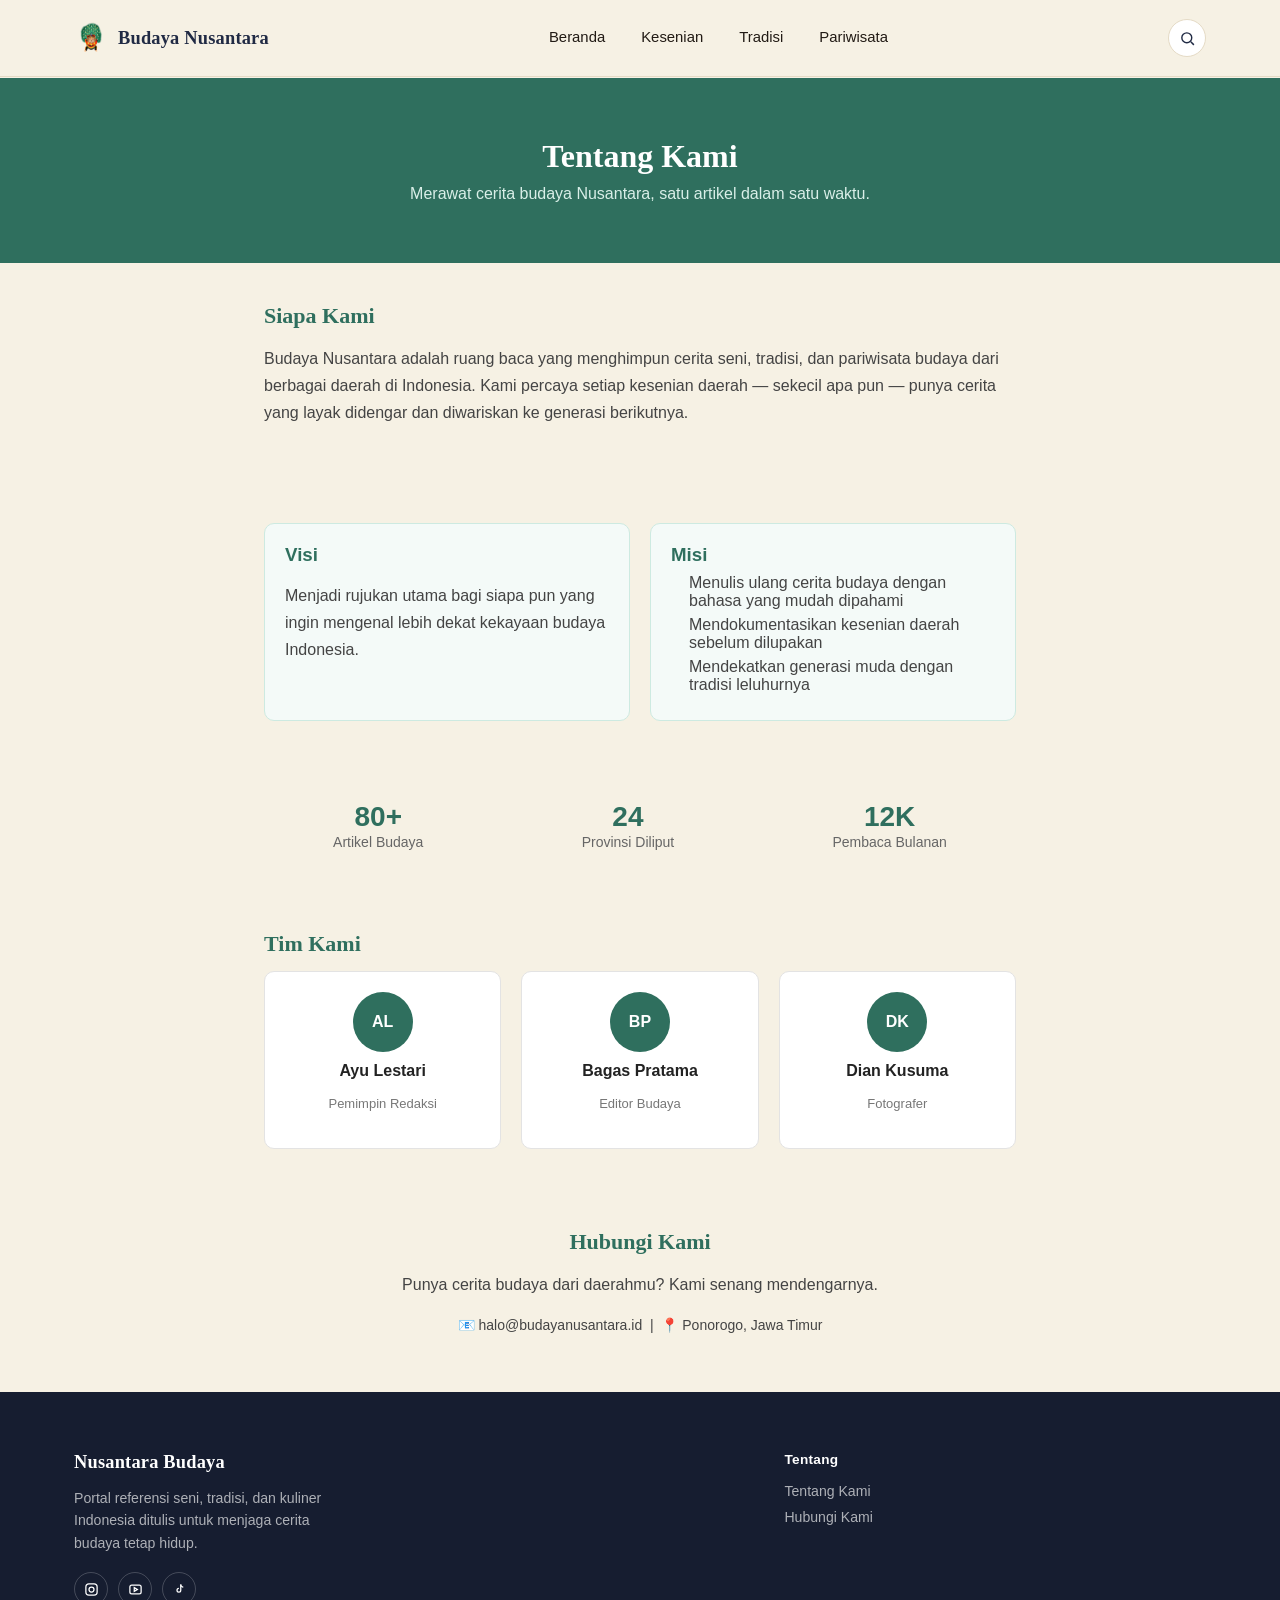
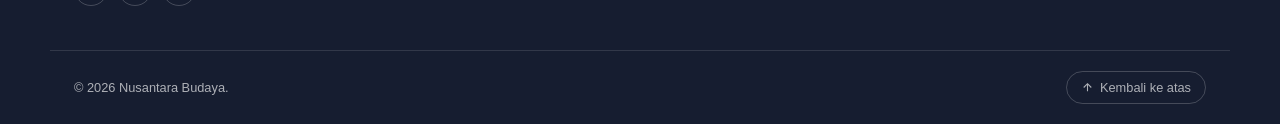
==== aboutus/index.html @ 47a8ca08 "first commit" ====
<!DOCTYPE html>
<html lang="id">
<head>
    <meta charset="UTF-8">
    <meta name="viewport" content="width=device-width, initial-scale=1.0">
    <title>Tentang Kami — Budaya Nusantara</title>
    <meta name="description" content="Mengenal Budaya Nusantara: siapa kami, visi dan misi, serta tim di balik portal budaya ini.">

<link rel="stylesheet" href="../style/style.css">
<link rel="stylesheet" href="../style/about.css">
</head>
<body>
    <header class="site-header" id="siteHeader">
  <div class="wrap header-inner">
    <a class="brand" href="index.html">
      <img class="brand-mark" src="../img/logoreog.png" alt="Logo Budaya Nusantara" width="34" height="34">
      <span class="brand-name">Budaya Nusantara</span>
    </a>

    <nav class="nav-desktop" aria-label="Navigasi utama">
      <a href="../beranda/index.html">Beranda</a>
      <a href="../kesenian/index.html">Kesenian</a>
      <a href="../tradisi/index.html">Tradisi</a>
      <a href="../pariwisata/index.html">Pariwisata</a>
    </nav>

    <div class="header-actions">
      <button class="icon-btn" id="searchToggle" aria-label="Buka pencarian" aria-expanded="false">
        <svg viewBox="0 0 24 24" fill="none" stroke-width="2"><circle cx="11" cy="11" r="7"/><path d="M21 21l-4.3-4.3"/></svg>
      </button>
      <button class="icon-btn nav-toggle" id="navToggle" aria-label="Buka menu" aria-expanded="false">
        <svg viewBox="0 0 24 24" fill="none" stroke-width="2"><path d="M4 6h16M4 12h16M4 18h16"/></svg>
      </button>
    </div>
  </div>

  <div class="search-panel" id="searchPanel">
    <form onsubmit="return false;">
      <input type="text" placeholder="Cari artikel budaya…" aria-label="Cari artikel">
      <button type="submit">Cari</button>
    </form>
  </div>
</header>

<nav class="nav-mobile" id="navMobile" aria-label="Navigasi mobile">
  <a href="../beranda/index.html">Beranda</a>
  <a href="../kesenian/index.html">Kesenian</a>
  <a href="../tradisi/index.html">Tradisi</a>
  <a href="../pariwisata/index.html">Pariwisata</a>
</nav>

<main id="top">

  <!-- Hero khusus halaman About, gaya beda dari hero foto di halaman artikel -->
  <section class="about-hero">
    <h1>Tentang Kami</h1>
    <p>Merawat cerita budaya Nusantara, satu artikel dalam satu waktu.</p>
  </section>

  <section class="about-section">
    <h2>Siapa Kami</h2>
    <p>Budaya Nusantara adalah ruang baca yang menghimpun cerita seni, tradisi, dan pariwisata budaya dari berbagai daerah di Indonesia. Kami percaya setiap kesenian daerah — sekecil apa pun — punya cerita yang layak didengar dan diwariskan ke generasi berikutnya.</p>
  </section>

  <section class="about-section">
    <div class="vm-grid">
      <div class="vm-card">
        <h3>Visi</h3>
        <p>Menjadi rujukan utama bagi siapa pun yang ingin mengenal lebih dekat kekayaan budaya Indonesia.</p>
      </div>
      <div class="vm-card">
        <h3>Misi</h3>
        <ul>
          <li>Menulis ulang cerita budaya dengan bahasa yang mudah dipahami</li>
          <li>Mendokumentasikan kesenian daerah sebelum dilupakan</li>
          <li>Mendekatkan generasi muda dengan tradisi leluhurnya</li>
        </ul>
      </div>
    </div>
  </section>

  <section class="about-section">
    <div class="stat-row">
      <div class="stat">
        <span class="stat-number">80+</span>
        <span class="stat-label">Artikel Budaya</span>
      </div>
      <div class="stat">
        <span class="stat-number">24</span>
        <span class="stat-label">Provinsi Diliput</span>
      </div>
      <div class="stat">
        <span class="stat-number">12K</span>
        <span class="stat-label">Pembaca Bulanan</span>
      </div>
    </div>
  </section>

  <section class="about-section">
    <h2>Tim Kami</h2>
    <div class="team-grid">
      <div class="team-card">
        <div class="avatar">AL</div>
        <h4>Ayu Lestari</h4>
        <p>Pemimpin Redaksi</p>
      </div>
      <div class="team-card">
        <div class="avatar">BP</div>
        <h4>Bagas Pratama</h4>
        <p>Editor Budaya</p>
      </div>
      <div class="team-card">
        <div class="avatar">DK</div>
        <h4>Dian Kusuma</h4>
        <p>Fotografer</p>
      </div>
    </div>
  </section>

  <section class="about-section contact-section">
    <h2>Hubungi Kami</h2>
    <p>Punya cerita budaya dari daerahmu? Kami senang mendengarnya.</p>
    <p class="contact-info">📧 halo@budayanusantara.id &nbsp;|&nbsp; 📍 Ponorogo, Jawa Timur</p>
  </section>

</main>

<footer class="site-footer">
  <div class="wrap footer-grid">
    <div class="footer-brand">
      <span class="brand-name" style="color:#fff;">Nusantara Budaya</span>
      <p>Portal referensi seni, tradisi, dan kuliner Indonesia ditulis untuk menjaga cerita budaya tetap hidup.</p>
      <div class="social-row">
        <a href="#" aria-label="Instagram"><svg viewBox="0 0 24 24" fill="none" stroke-width="2"><rect x="3" y="3" width="18" height="18" rx="5"/><circle cx="12" cy="12" r="4"/></svg></a>
        <a href="#" aria-label="YouTube"><svg viewBox="0 0 24 24" fill="none" stroke-width="2"><rect x="3" y="5" width="18" height="14" rx="3"/><path d="M10 9l5 3-5 3z"/></svg></a>
        <a href="#" aria-label="TikTok"><svg viewBox="0 0 24 24" fill="none" stroke-width="2"><path d="M14 4v9a3 3 0 1 1-3-3"/><path d="M14 4c0 2 2 4 4 4"/></svg></a>
      </div>
    </div>
    <div>
      <h5>Tentang</h5>
      <ul>
        <li><a href="../aboutus/index.html">Tentang Kami</a></li>
        <li><a href="../contact/index.html">Hubungi Kami</a></li>
      </ul>
    </div>
  </div>
  <div class="footer-bottom">
    <span>© 2026 Nusantara Budaya.</span>
    <a class="back-top" href="#top">
      <svg viewBox="0 0 24 24" fill="none" stroke-width="2"><path d="M12 19V5M5 12l7-7 7 7"/></svg>
      Kembali ke atas
    </a>
  </div>
</footer>

<div class="toast" id="toast">Tautan disalin!</div>

<script src="../script.js"></script>
</body>
</html>
---- style/style.css ----
:root{
  --bg:        #F6F1E4;
  --surface:   #FFFFFF;
  --ink:       #221B15;
  --ink-soft:  #6B5D4E;
  --indigo:    #202A44;
  --indigo-2:  #161D30;
  --brass:     #B8863E;
  --brass-lt:  #E7C98B;
  --brick:     #93412E;
  --line:      #E5DBC6;
  --radius:    6px;
  --radius-pill: 999px;
  --shadow:    0 14px 34px rgba(34,27,20,.12);
  --font-serif:'Lora', Georgia, 'Times New Roman', serif;
  --font-sans: 'Work Sans', -apple-system, BlinkMacSystemFont, 'Segoe UI', sans-serif;
  --maxw: 1180px;
}

/* ---- 2. RESET DASAR ---- */
*,*::before,*::after{ box-sizing:border-box; }
html{ scroll-behavior:smooth; }
body{
  margin:0;
  background:var(--bg);
  color:var(--ink);
  font-family:var(--font-sans);
  -webkit-font-smoothing:antialiased;
}
img{ max-width:100%; display:block; }
a{ color:inherit; text-decoration:none; }
ul{ list-style:none; margin:0; padding:0; }
button{ font-family:inherit; cursor:pointer; }
.wrap{ max-width:var(--maxw); margin:0 auto; padding:0 24px; }
:focus-visible{ outline:3px solid var(--brass); outline-offset:2px; }

/* ---- 3. HEADER / NAVIGASI ---- */
.site-header{
  position:sticky; top:0; z-index:50;
  background:var(--bg);
  border-bottom:1px solid transparent;
  transition:box-shadow .25s ease, border-color .25s ease;
}
.site-header.is-scrolled{
  box-shadow:0 6px 18px rgba(34,27,20,.08);
  border-bottom-color:var(--line);
}
.header-inner{
  display:flex; align-items:center; justify-content:space-between;
  height:76px;
}
.brand{ display:flex; align-items:center; gap:10px; }
.brand-mark{
  width:34px; height:34px; flex:none;
  border-radius:8px; object-fit:cover;
}
.brand-name{
  font-family:var(--font-serif); font-weight:600; font-size:1.15rem;
  color:var(--indigo); letter-spacing:.2px;
}
.nav-desktop{ display:flex; align-items:center; gap:32px; }
.nav-desktop a{
  font-size:.93rem; font-weight:500; color:var(--ink);
  padding:8px 2px; border-bottom:2px solid transparent;
  transition:color .2s, border-color .2s;
}
.nav-desktop a:hover{ color:var(--brick); border-color:var(--brass); }
.nav-desktop a.is-active{ color:var(--brick); border-color:var(--brick); font-weight:600; }
.header-actions{ display:flex; align-items:center; gap:14px; }
.icon-btn{
  width:38px; height:38px; border-radius:50%;
  border:1px solid var(--line); background:var(--surface);
  display:flex; align-items:center; justify-content:center;
  transition:border-color .2s, background .2s;
}
.icon-btn:hover{ border-color:var(--brass); }
.icon-btn svg{ width:17px; height:17px; stroke:var(--indigo); }
.nav-toggle{ display:none; }

.search-panel{
  max-height:0; overflow:hidden; background:var(--surface);
  border-bottom:1px solid var(--line);
  transition:max-height .3s ease;
}
.search-panel.is-open{ max-height:90px; }
.search-panel form{
  display:flex; gap:10px; padding:18px 24px; max-width:var(--maxw); margin:0 auto;
}
.search-panel input{
  flex:1; border:1px solid var(--line); border-radius:var(--radius);
  padding:10px 14px; font-family:var(--font-sans); font-size:.95rem;
}
.search-panel button{
  background:var(--indigo); color:#fff; border:none; border-radius:var(--radius);
  padding:0 20px; font-weight:600; font-size:.9rem;
}

.nav-mobile{
  display:none; position:fixed; inset:76px 0 0 0; z-index:49;
  background:var(--bg); padding:28px 24px; overflow-y:auto;
  transform:translateY(-12px); opacity:0; pointer-events:none;
  transition:opacity .2s ease, transform .2s ease;
}
.nav-mobile.is-open{ opacity:1; transform:translateY(0); pointer-events:auto; }
.nav-mobile a{
  display:block; font-family:var(--font-serif); font-size:1.4rem;
  padding:14px 0; border-bottom:1px solid var(--line); color:var(--indigo);
}
.nav-mobile a.is-active{ color:var(--brick); }

@media (max-width:860px){
  .nav-desktop{ display:none; }
  .nav-toggle{ display:flex; }
  .nav-mobile{ display:block; }
}

/* ---- 4. HERO + KARTU JUDUL ARTIKEL ---- */
.hero{ padding-top:28px; }
.hero-media{
  border-radius:var(--radius); overflow:hidden; position:relative;
  aspect-ratio:16/7; background:var(--indigo);
}
.hero-media img{ width:100%; height:100%; object-fit:cover; }
.hero-credit{
  position:absolute; right:14px; bottom:14px;
  background:rgba(22,17,12,.55); color:#fff; font-size:.72rem;
  padding:4px 10px; border-radius:var(--radius-pill);
}

.article-card{
  background:var(--surface); box-shadow:var(--shadow); border-radius:var(--radius);
  margin:-64px 32px 0; position:relative; z-index:2;
  padding:34px 38px 30px;
}
.category-badge{
  display:inline-block; background:var(--brick); color:#fff;
  font-size:.75rem; font-weight:600; letter-spacing:.3px;
  padding:6px 14px; border-radius:var(--radius-pill);
}
.article-title{
  font-family:var(--font-serif); font-weight:600; color:var(--indigo);
  font-size:clamp(1.7rem, 3.4vw, 2.6rem); line-height:1.15;
  margin:16px 0 12px;
}
.article-excerpt{
  font-family:var(--font-serif); font-style:italic; color:var(--ink-soft);
  font-size:1.08rem; line-height:1.6; max-width:62ch; margin:0 0 20px;
}
.article-meta{
  display:flex; flex-wrap:wrap; gap:18px; align-items:center;
  color:var(--ink-soft); font-size:.85rem; padding-top:18px;
  border-top:1px solid var(--line);
}
.article-meta span{ display:flex; align-items:center; gap:6px; }
.article-meta svg{ width:15px; height:15px; stroke:var(--brass); }

.share-row{ display:flex; gap:10px; margin-left:auto; }
.share-row button{
  width:36px; height:36px; border-radius:50%; border:1px solid var(--line);
  background:var(--surface); display:flex; align-items:center; justify-content:center;
  transition:border-color .2s, transform .15s;
}
.share-row button:hover{ border-color:var(--brass); transform:translateY(-2px); }
.share-row svg{ width:15px; height:15px; stroke:var(--indigo); }
.icon-share{ width:20px; height:20px; object-fit:contain; border-radius:50%; }
.toast{
  position:fixed; left:50%; bottom:28px; transform:translate(-50%,16px);
  background:var(--indigo); color:#fff; padding:10px 20px; border-radius:var(--radius-pill);
  font-size:.85rem; opacity:0; pointer-events:none; transition:opacity .25s, transform .25s; z-index:99;
  max-width:86vw; text-align:center;
}
.toast.is-visible{ opacity:1; transform:translate(-50%,0); }

@media (max-width:640px){
  .article-card{ margin:-40px 14px 0; padding:24px 22px; }
  .share-row{ margin-left:0; width:100%; }
}

/* ---- 5. ISI ARTIKEL (kolom tunggal, tanpa sidebar) ---- */
.content-grid{
  max-width:760px; margin:56px auto 72px; padding:0 24px;
}
.article-body p{
  font-family:var(--font-serif); font-size:1.05rem; line-height:1.85;
  color:var(--ink); margin:0 0 22px;
}
.article-body a{ color:var(--brick); border-bottom:1px solid var(--brass-lt); }
blockquote.pull-quote{
  font-family:var(--font-serif); font-style:italic; color:var(--indigo);
  font-size:1.4rem; line-height:1.5; border-left:3px solid var(--brass);
  padding:4px 0 4px 24px; margin:34px 0;
}
.tag-list{ display:flex; flex-wrap:wrap; gap:10px; margin-top:36px; }
.tag-pill{
  border:1px solid var(--line); border-radius:var(--radius-pill);
  padding:7px 15px; font-size:.82rem; color:var(--ink-soft);
  transition:border-color .2s, color .2s;
}
.tag-pill:hover{ border-color:var(--brass); color:var(--brick); }

/* ---- 5b. GALERI (opsional, dipakai oleh kesenian.html) ---- */
.gallery{
  display:flex; gap:14px; overflow-x:auto; padding-bottom:8px; margin:28px 0;
  scroll-snap-type:x mandatory;
}
.gallery::-webkit-scrollbar{ height:6px; }
.gallery::-webkit-scrollbar-thumb{ background:var(--line); border-radius:4px; }
.gallery figure{ flex:0 0 220px; scroll-snap-align:start; margin:0; cursor:zoom-in; }
.gallery img{ width:220px; height:150px; object-fit:cover; border-radius:var(--radius); }
.gallery figcaption{ font-size:.78rem; color:var(--ink-soft); margin-top:8px; }

/* ---- 6. NEWSLETTER ---- */
.newsletter{ background:var(--indigo); color:#fff; padding:58px 0; }
.newsletter-inner{ max-width:560px; margin:0 auto; text-align:center; padding:0 24px; }
.newsletter h2{ font-family:var(--font-serif); font-size:1.7rem; margin:0 0 10px; }
.newsletter p{ color:rgba(255,255,255,.7); margin:0 0 26px; font-size:.95rem; }
.newsletter form{ display:flex; gap:10px; }
.newsletter input{
  flex:1; padding:12px 16px; border-radius:var(--radius); border:1px solid rgba(255,255,255,.25);
  background:rgba(255,255,255,.08); color:#fff; font-size:.95rem;
}
.newsletter input::placeholder{ color:rgba(255,255,255,.5); }
.newsletter button{
  background:var(--brass); color:var(--indigo-2); border:none; border-radius:var(--radius);
  padding:0 24px; font-weight:700; font-size:.92rem;
}
.newsletter .ok-msg{ display:none; color:var(--brass-lt); margin-top:14px; font-size:.9rem; }
@media (max-width:520px){ .newsletter form{ flex-direction:column; } }

/* ---- 7. FOOTER ---- */
.site-footer{ background:var(--indigo-2); color:rgba(255,255,255,.65); padding:60px 0 0; }
.footer-grid{
  display:grid; grid-template-columns:1.6fr 1fr; gap:36px; padding-bottom:44px;
}
@media (max-width:600px){ .footer-grid{ grid-template-columns:1fr; } }
.footer-grid h5{
  color:#fff; font-family:var(--font-sans); font-size:.85rem; letter-spacing:.3px;
  margin:0 0 16px;
}
.footer-grid ul li{ margin-bottom:10px; font-size:.88rem; }
.footer-grid ul a:hover{ color:#fff; }
.footer-brand p{ font-size:.88rem; line-height:1.6; max-width:36ch; margin:14px 0 18px; }
.social-row{ display:flex; gap:10px; }
.social-row a{
  width:34px; height:34px; border-radius:50%; border:1px solid rgba(255,255,255,.2);
  display:flex; align-items:center; justify-content:center;
}
.social-row svg{ width:15px; height:15px; stroke:#fff; }
.footer-bottom{
  border-top:1px solid rgba(255,255,255,.12); padding:20px 0;
  display:flex; align-items:center; justify-content:space-between; font-size:.8rem;
  max-width:var(--maxw); margin:0 auto; padding-left:24px; padding-right:24px;
}
.back-top{
  display:flex; align-items:center; gap:6px; color:rgba(255,255,255,.65);
  border:1px solid rgba(255,255,255,.2); border-radius:var(--radius-pill); padding:8px 14px;
}
.back-top svg{ width:13px; height:13px; stroke:currentColor; }

/* ---- 8. LIGHTBOX (dipakai bila ada .gallery) ---- */
.lightbox{
  position:fixed; inset:0; background:rgba(15,12,9,.9); z-index:100;
  display:flex; align-items:center; justify-content:center; padding:24px;
  opacity:0; pointer-events:none; transition:opacity .2s ease;
}
.lightbox.is-open{ opacity:1; pointer-events:auto; }
.lightbox img{ max-width:min(900px,92vw); max-height:82vh; border-radius:var(--radius); }
.lightbox-close{
  position:absolute; top:20px; right:24px; width:40px; height:40px; border-radius:50%;
  background:rgba(255,255,255,.12); border:1px solid rgba(255,255,255,.3);
  display:flex; align-items:center; justify-content:center;
}
.lightbox-close svg{ width:16px; height:16px; stroke:#fff; }
---- style/about.css ----
.about-hero{
  background-color: #2f6f5e;
  color: #ffffff;
  text-align: center;
  padding: 60px 20px;
}

.about-hero h1{
  font-family: var(--font-serif);
  font-size: 32px;
  margin: 0 0 10px;
}

.about-hero p{
  font-size: 16px;
  color: #d9efe8;
  margin: 0;
}

/*2. Pembungkus tiap bagian konten */
.about-section{
  max-width: 800px;
  margin: 0 auto;
  padding: 40px 24px;
}

.about-section h2{
  font-family: var(--font-serif);
  font-size: 22px;
  color: #2f6f5e;
  margin: 0 0 14px;
}

.about-section p{
  color: #444444;
  line-height: 1.7;
}

/*3. Visi & Misi */
.vm-grid{
  display: flex;
  flex-wrap: wrap;
  gap: 20px;
}

.vm-card{
  flex: 1;
  min-width: 220px;
  background-color: #f4faf8;
  border: 1px solid #cdeae1;
  border-radius: 10px;
  padding: 20px;
}

.vm-card h3{
  color: #2f6f5e;
  margin: 0 0 8px;
}

.vm-card ul{
  margin: 0;
  padding-left: 18px;
}

.vm-card li{
  margin-bottom: 6px;
  color: #444444;
}

/* 4.Baris statistik */
.stat-row{
  display: flex;
  flex-wrap: wrap;
  justify-content: space-around;
  text-align: center;
  gap: 20px;
}

.stat-number{
  display: block;
  font-size: 28px;
  font-weight: bold;
  color: #2f6f5e;
}

.stat-label{
  font-size: 14px;
  color: #666666;
}

/* 5.Kartu Tim */
.team-grid{
  display: flex;
  flex-wrap: wrap;
  gap: 20px;
}

.team-card{
  flex: 1;
  min-width: 160px;
  text-align: center;
  background-color: #ffffff;
  border: 1px solid #e3e3e3;
  border-radius: 10px;
  padding: 20px;
}

.avatar{
  width: 60px;
  height: 60px;
  border-radius: 50%;
  background-color: #2f6f5e;
  color: #ffffff;
  display: flex;
  align-items: center;
  justify-content: center;
  font-weight: bold;
  margin: 0 auto 10px;
}

.team-card h4{
  margin: 0 0 4px;
  color: #222222;
}

.team-card p{
  font-size: 13px;
  color: #777777;
}

/* 6.Bagian kontak */
.contact-section{
  text-align: center;
}

.contact-info{
  margin-top: 10px;
  font-size: 14px;
  color: #444444;
}

/* 7.Responsif untuk layar kecil */
@media (max-width: 600px){
  .vm-grid,
  .team-grid{
    flex-direction: column;
  }
}
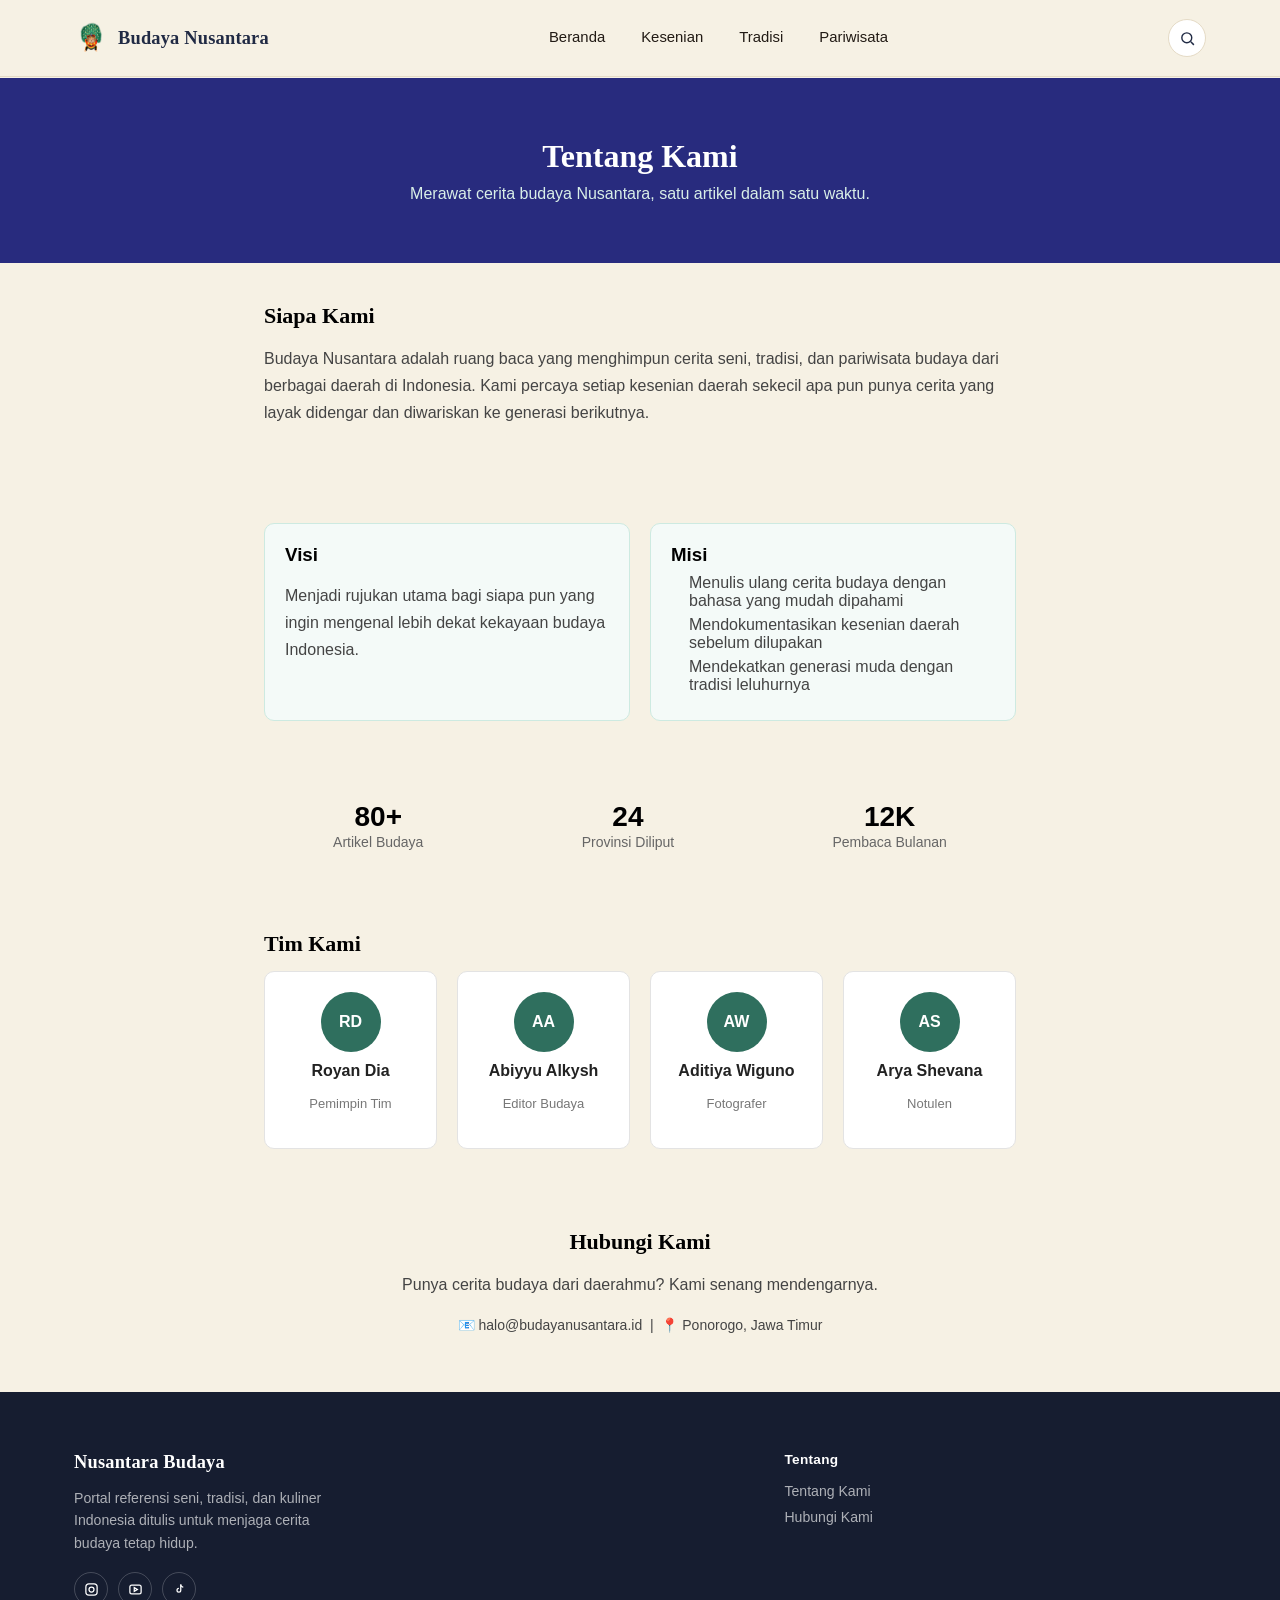
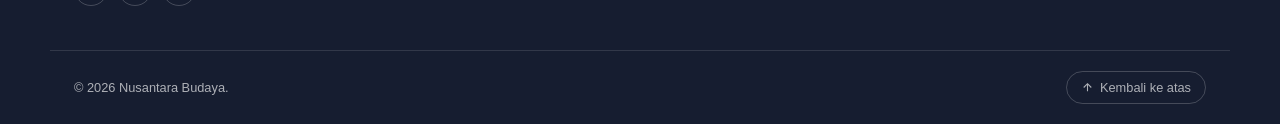
==== commit 3695b321: "first commit" ====
--- a/aboutus/index.html
+++ b/aboutus/index.html
@@ -59,7 +59,7 @@
 
   <section class="about-section">
     <h2>Siapa Kami</h2>
-    <p>Budaya Nusantara adalah ruang baca yang menghimpun cerita seni, tradisi, dan pariwisata budaya dari berbagai daerah di Indonesia. Kami percaya setiap kesenian daerah — sekecil apa pun — punya cerita yang layak didengar dan diwariskan ke generasi berikutnya.</p>
+    <p>Budaya Nusantara adalah ruang baca yang menghimpun cerita seni, tradisi, dan pariwisata budaya dari berbagai daerah di Indonesia. Kami percaya setiap kesenian daerah sekecil apa pun punya cerita yang layak didengar dan diwariskan ke generasi berikutnya.</p>
   </section>
 
   <section class="about-section">
@@ -100,19 +100,24 @@
     <h2>Tim Kami</h2>
     <div class="team-grid">
       <div class="team-card">
-        <div class="avatar">AL</div>
-        <h4>Ayu Lestari</h4>
-        <p>Pemimpin Redaksi</p>
+        <div class="avatar">RD</div>
+        <h4>Royan Dia</h4>
+        <p>Pemimpin Tim</p>
       </div>
       <div class="team-card">
-        <div class="avatar">BP</div>
-        <h4>Bagas Pratama</h4>
+        <div class="avatar">AA</div>
+        <h4>Abiyyu Alkysh</h4>
         <p>Editor Budaya</p>
       </div>
       <div class="team-card">
-        <div class="avatar">DK</div>
-        <h4>Dian Kusuma</h4>
+        <div class="avatar">AW</div>
+        <h4>Aditiya Wiguno</h4>
         <p>Fotografer</p>
+      </div>
+      <div class="team-card">
+        <div class="avatar">AS</div>
+        <h4>Arya Shevana</h4>
+        <p>Notulen</p>
       </div>
     </div>
   </section>
--- a/style/about.css
+++ b/style/about.css
@@ -1,6 +1,6 @@
 
 .about-hero{
-  background-color: #2f6f5e;
+  background-color: #282b7e;
   color: #ffffff;
   text-align: center;
   padding: 60px 20px;
@@ -28,7 +28,7 @@
 .about-section h2{
   font-family: var(--font-serif);
   font-size: 22px;
-  color: #2f6f5e;
+  color: #000000;
   margin: 0 0 14px;
 }
 
@@ -54,7 +54,7 @@
 }
 
 .vm-card h3{
-  color: #2f6f5e;
+  color: #000000;
   margin: 0 0 8px;
 }
 
@@ -81,7 +81,7 @@
   display: block;
   font-size: 28px;
   font-weight: bold;
-  color: #2f6f5e;
+  color: #000000;
 }
 
 .stat-label{
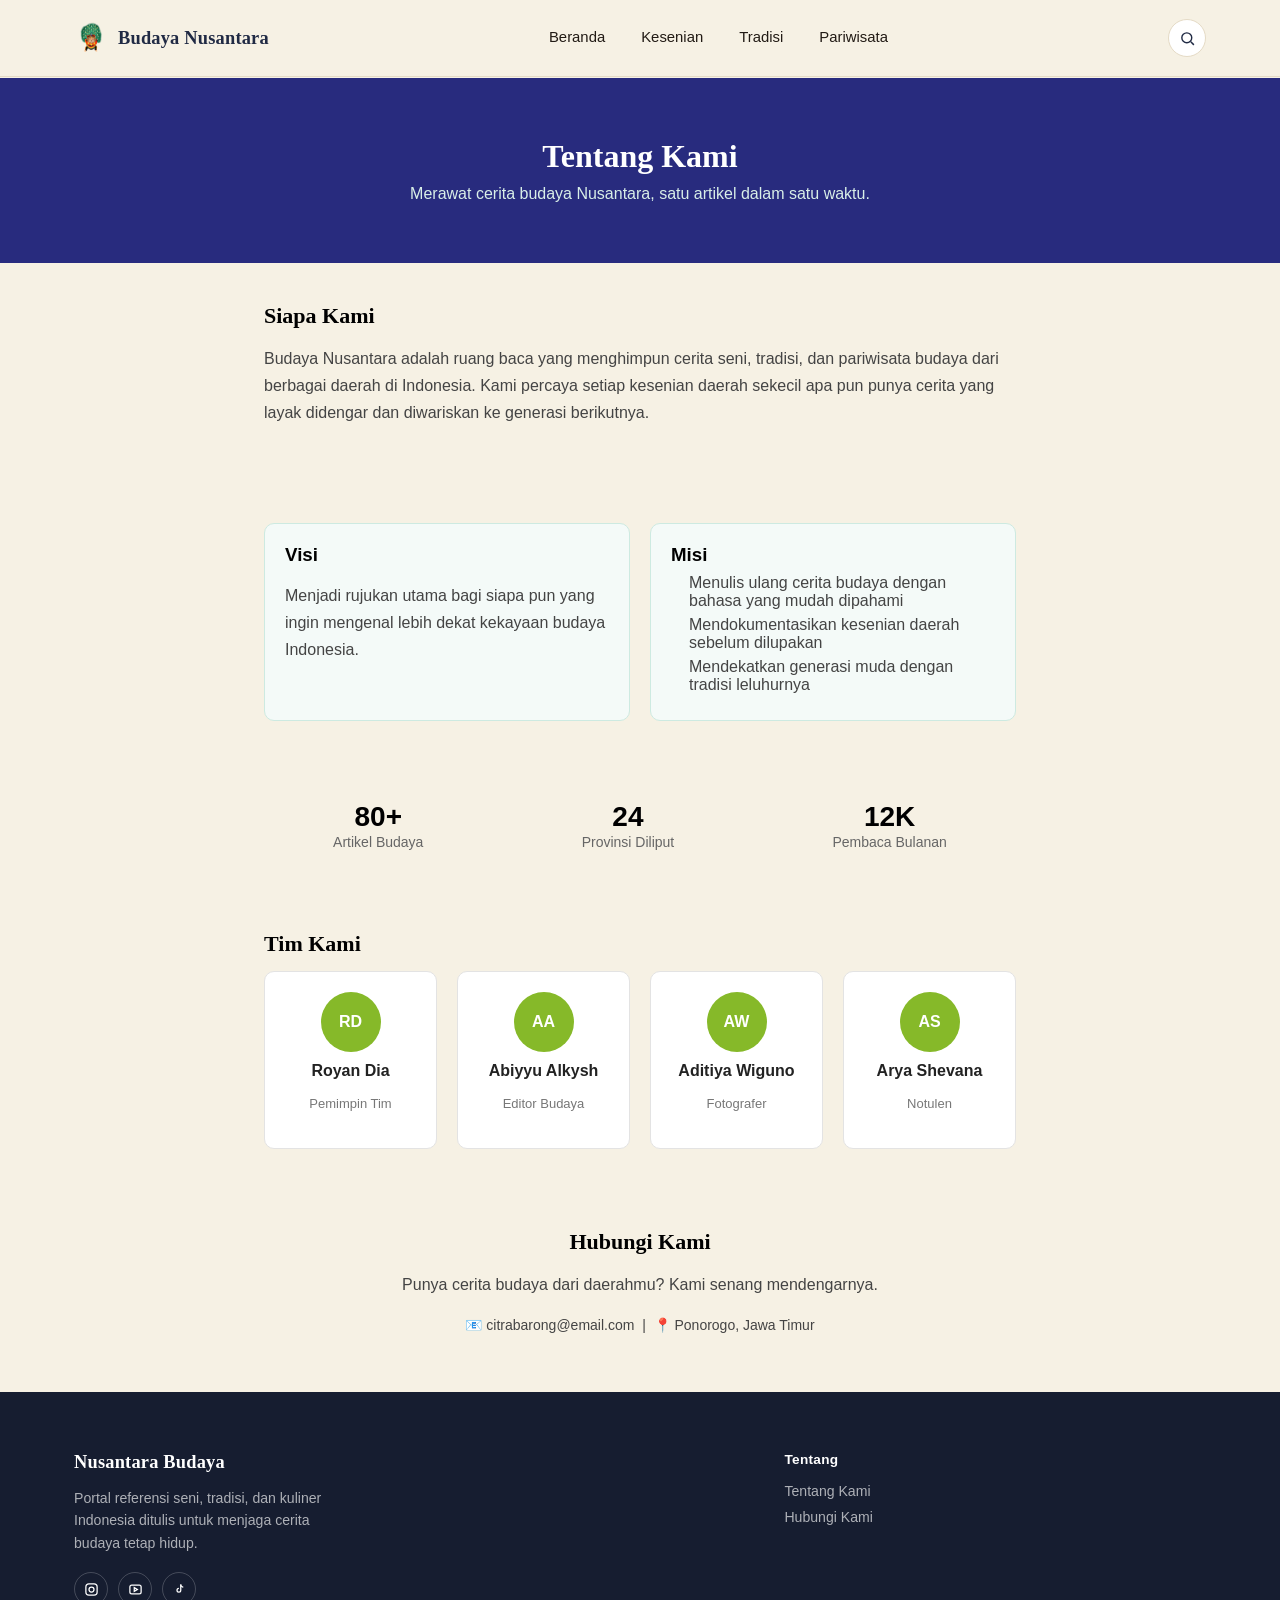
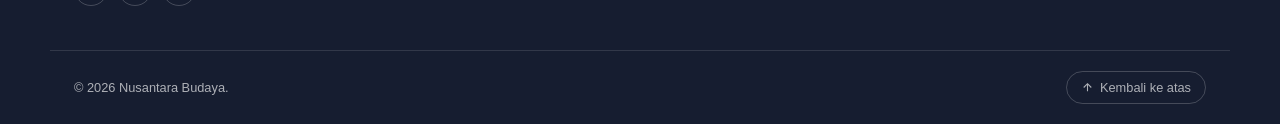
==== commit d94e14b3: "update repo" ====
--- a/aboutus/index.html
+++ b/aboutus/index.html
@@ -50,8 +50,6 @@
 </nav>
 
 <main id="top">
-
-  <!-- Hero khusus halaman About, gaya beda dari hero foto di halaman artikel -->
   <section class="about-hero">
     <h1>Tentang Kami</h1>
     <p>Merawat cerita budaya Nusantara, satu artikel dalam satu waktu.</p>
@@ -125,7 +123,7 @@
   <section class="about-section contact-section">
     <h2>Hubungi Kami</h2>
     <p>Punya cerita budaya dari daerahmu? Kami senang mendengarnya.</p>
-    <p class="contact-info">📧 halo@budayanusantara.id &nbsp;|&nbsp; 📍 Ponorogo, Jawa Timur</p>
+    <p class="contact-info">📧 citrabarong@email.com &nbsp;|&nbsp; 📍 Ponorogo, Jawa Timur</p>
   </section>
 
 </main>
--- a/style/style.css
+++ b/style/style.css
@@ -198,7 +198,11 @@
 }
 .tag-pill:hover{ border-color:var(--brass); color:var(--brick); }
 
-/* ---- 5b. GALERI (opsional, dipakai oleh kesenian.html) ---- */
+/* ---- 5b. GALERI FOTO ---- */
+.gallery-title{
+  font-family:var(--font-serif); font-size:1.45rem; color:var(--indigo);
+  margin:0 0 16px;
+}
 .gallery{
   display:flex; gap:14px; overflow-x:auto; padding-bottom:8px; margin:28px 0;
   scroll-snap-type:x mandatory;
--- a/style/about.css
+++ b/style/about.css
@@ -110,7 +110,7 @@
   width: 60px;
   height: 60px;
   border-radius: 50%;
-  background-color: #2f6f5e;
+  background-color: #86b929;
   color: #ffffff;
   display: flex;
   align-items: center;
@@ -129,7 +129,6 @@
   color: #777777;
 }
 
-/* 6.Bagian kontak */
 .contact-section{
   text-align: center;
 }
@@ -140,7 +139,6 @@
   color: #444444;
 }
 
-/* 7.Responsif untuk layar kecil */
 @media (max-width: 600px){
   .vm-grid,
   .team-grid{
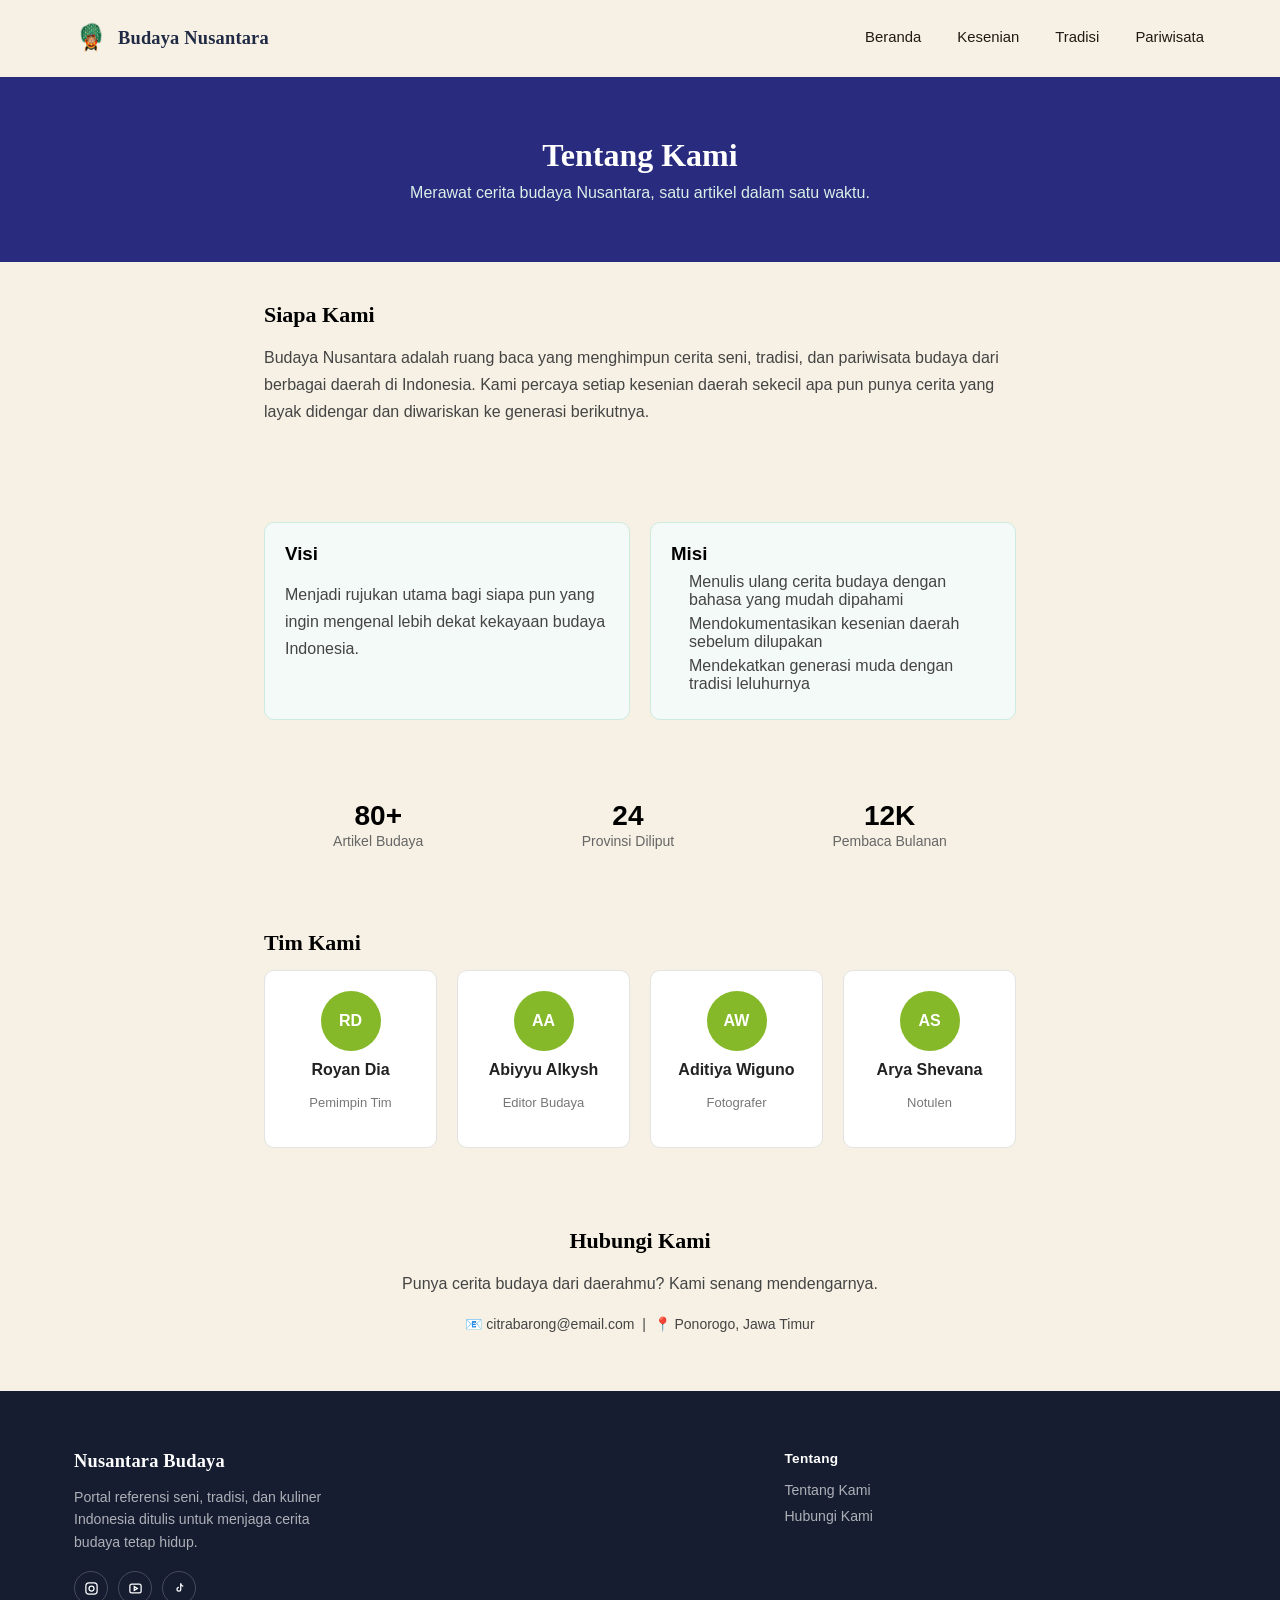
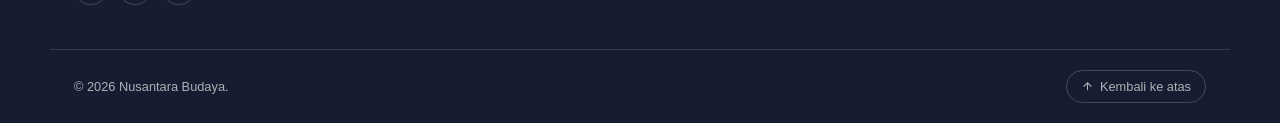
==== commit 59ba5cb1: "Update website" ====
--- a/aboutus/index.html
+++ b/aboutus/index.html
@@ -23,23 +23,6 @@
       <a href="../tradisi/index.html">Tradisi</a>
       <a href="../pariwisata/index.html">Pariwisata</a>
     </nav>
-
-    <div class="header-actions">
-      <button class="icon-btn" id="searchToggle" aria-label="Buka pencarian" aria-expanded="false">
-        <svg viewBox="0 0 24 24" fill="none" stroke-width="2"><circle cx="11" cy="11" r="7"/><path d="M21 21l-4.3-4.3"/></svg>
-      </button>
-      <button class="icon-btn nav-toggle" id="navToggle" aria-label="Buka menu" aria-expanded="false">
-        <svg viewBox="0 0 24 24" fill="none" stroke-width="2"><path d="M4 6h16M4 12h16M4 18h16"/></svg>
-      </button>
-    </div>
-  </div>
-
-  <div class="search-panel" id="searchPanel">
-    <form onsubmit="return false;">
-      <input type="text" placeholder="Cari artikel budaya…" aria-label="Cari artikel">
-      <button type="submit">Cari</button>
-    </form>
-  </div>
 </header>
 
 <nav class="nav-mobile" id="navMobile" aria-label="Navigasi mobile">
--- a/style/style.css
+++ b/style/style.css
@@ -17,7 +17,7 @@
   --maxw: 1180px;
 }
 
-/* ---- 2. RESET DASAR ---- */
+/* RESET DASAR  */
 *,*::before,*::after{ box-sizing:border-box; }
 html{ scroll-behavior:smooth; }
 body{
@@ -34,7 +34,7 @@
 .wrap{ max-width:var(--maxw); margin:0 auto; padding:0 24px; }
 :focus-visible{ outline:3px solid var(--brass); outline-offset:2px; }
 
-/* ---- 3. HEADER / NAVIGASI ---- */
+/* HEADER/NAVIGASI  */
 .site-header{
   position:sticky; top:0; z-index:50;
   background:var(--bg);
@@ -114,7 +114,7 @@
   .nav-mobile{ display:block; }
 }
 
-/* ---- 4. HERO + KARTU JUDUL ARTIKEL ---- */
+/*  hero+kartu judul artikel */
 .hero{ padding-top:28px; }
 .hero-media{
   border-radius:var(--radius); overflow:hidden; position:relative;
@@ -129,7 +129,7 @@
 
 .article-card{
   background:var(--surface); box-shadow:var(--shadow); border-radius:var(--radius);
-  margin:-64px 32px 0; position:relative; z-index:2;
+  margin:-70px 35ccghhhhhhpx 0; position:relative; z-index:2;
   padding:34px 38px 30px;
 }
 .category-badge{
@@ -176,7 +176,7 @@
   .share-row{ margin-left:0; width:100%; }
 }
 
-/* ---- 5. ISI ARTIKEL (kolom tunggal, tanpa sidebar) ---- */
+/* ISI ARTIKEL  */
 .content-grid{
   max-width:760px; margin:56px auto 72px; padding:0 24px;
 }
@@ -198,7 +198,7 @@
 }
 .tag-pill:hover{ border-color:var(--brass); color:var(--brick); }
 
-/* ---- 5b. GALERI FOTO ---- */
+/* GALERI FOTO */
 .gallery-title{
   font-family:var(--font-serif); font-size:1.45rem; color:var(--indigo);
   margin:0 0 16px;
@@ -213,7 +213,7 @@
 .gallery img{ width:220px; height:150px; object-fit:cover; border-radius:var(--radius); }
 .gallery figcaption{ font-size:.78rem; color:var(--ink-soft); margin-top:8px; }
 
-/* ---- 6. NEWSLETTER ---- */
+/* NEWSLETTER */
 .newsletter{ background:var(--indigo); color:#fff; padding:58px 0; }
 .newsletter-inner{ max-width:560px; margin:0 auto; text-align:center; padding:0 24px; }
 .newsletter h2{ font-family:var(--font-serif); font-size:1.7rem; margin:0 0 10px; }
@@ -231,7 +231,7 @@
 .newsletter .ok-msg{ display:none; color:var(--brass-lt); margin-top:14px; font-size:.9rem; }
 @media (max-width:520px){ .newsletter form{ flex-direction:column; } }
 
-/* ---- 7. FOOTER ---- */
+/* FOOTER */
 .site-footer{ background:var(--indigo-2); color:rgba(255,255,255,.65); padding:60px 0 0; }
 .footer-grid{
   display:grid; grid-template-columns:1.6fr 1fr; gap:36px; padding-bottom:44px;
@@ -261,7 +261,7 @@
 }
 .back-top svg{ width:13px; height:13px; stroke:currentColor; }
 
-/* ---- 8. LIGHTBOX (dipakai bila ada .gallery) ---- */
+/*  LIGHTBOX buat gallery */
 .lightbox{
   position:fixed; inset:0; background:rgba(15,12,9,.9); z-index:100;
   display:flex; align-items:center; justify-content:center; padding:24px;
@@ -274,4 +274,301 @@
   background:rgba(255,255,255,.12); border:1px solid rgba(255,255,255,.3);
   display:flex; align-items:center; justify-content:center;
 }
-.lightbox-close svg{ width:16px; height:16px; stroke:#fff; }+.lightbox-close svg{ width:16px; height:16px; stroke:#fff; }
+
+
+/* css contact form */
+
+/* CONTACT */
+.contact-hero{
+  position:relative;
+  overflow:hidden;
+  padding:72px 24px 84px;
+  background:var(--indigo);
+  color:#fff;
+  text-align:center;
+}
+
+.contact-hero::after{
+  position:absolute;
+  right:-65px;
+  bottom:-170px;
+  width:380px;
+  height:380px;
+  border:1px solid rgba(231,201,139,.2);
+  border-radius:50%;
+  box-shadow:0 0 0 34px rgba(231,201,139,.04),0 0 0 68px rgba(231,201,139,.035);
+  content:"";
+}
+
+.eyebrow,.section-kicker{
+  color:var(--brass-lt);
+  font-size:.75rem;
+  font-weight:700;
+  letter-spacing:.14em;
+  text-transform:uppercase;
+}
+
+.contact-hero h1{
+  position:relative;
+  z-index:1;
+  margin:12px 0 10px;
+  font-family:var(--font-serif);
+  font-size:clamp(2.4rem,5vw,3.8rem);
+  font-weight:600;
+  letter-spacing:-.03em;
+}
+
+.contact-hero p{
+  position:relative;
+  z-index:1;
+  max-width:570px;
+  margin:0 auto;
+  color:#e7e5df;
+  font-size:1rem;
+  line-height:1.75;
+}
+
+.contact-layout{
+  display:grid;
+  grid-template-columns:minmax(0,.85fr) minmax(0,1.15fr);
+  gap:clamp(32px,7vw,92px);
+  align-items:start;
+  padding-top:64px;
+  padding-bottom:76px;
+}
+
+.contact-aside{
+  padding:24px 0;
+}
+
+.contact-aside .section-kicker{
+  color:var(--brick);
+}
+
+.contact-aside h2,.contact-form-card h2{
+  font-family:var(--font-serif);
+  color:var(--indigo);
+  font-weight:600;
+}
+
+.contact-aside h2{
+  max-width:410px;
+  margin:14px 0;
+  font-size:clamp(1.8rem,3vw,2.4rem);
+  line-height:1.2;
+}
+
+.contact-aside > p,.form-intro{
+  color:var(--ink-soft);
+  line-height:1.75;
+}
+
+.contact-aside > p{
+  max-width:440px;
+  margin:0;
+}
+
+.contact-details{
+  display:grid;
+  gap:22px;
+  margin-top:34px;
+}
+
+.contact-detail{
+  display:flex;
+  align-items:center;
+  gap:14px;
+  min-width:0;
+}
+
+.detail-icon{
+  display:grid;
+  width:46px;
+  height:46px;
+  flex:none;
+  place-items:center;
+  border:1px solid var(--line);
+  border-radius:50%;
+  background:rgba(255,255,255,.62);
+}
+
+.detail-icon svg{
+  width:20px;
+  height:20px;
+  stroke:var(--brick);
+}
+
+.contact-detail > span:last-child{
+  display:grid;
+  gap:4px;
+}
+
+.detail-label{
+  color:var(--ink-soft);
+  font-size:.78rem;
+}
+
+.contact-detail strong{
+  overflow-wrap:anywhere;
+  color:var(--indigo);
+  font-size:.95rem;
+  font-weight:600;
+}
+
+a.contact-detail:hover strong{
+  color:var(--brick);
+}
+
+.aside-note{
+  display:flex;
+  gap:12px;
+  margin-top:38px;
+  padding:16px 18px;
+  border-left:3px solid var(--brass);
+  background:rgba(231,201,139,.16);
+}
+
+.aside-note > span{
+  color:var(--brass);
+  font-size:1.2rem;
+}
+
+.aside-note p{
+  margin:0;
+  color:var(--ink-soft);
+  font-family:var(--font-serif);
+  font-size:.93rem;
+  font-style:italic;
+  line-height:1.65;
+}
+
+.contact-form-card{
+  padding:clamp(24px,4vw,42px);
+  border:1px solid var(--line);
+  border-radius:var(--radius);
+  background:var(--surface);
+  box-shadow:var(--shadow);
+}
+
+.contact-form-card h2{
+  margin:0 0 5px;
+  font-size:1.65rem;
+}
+
+.form-intro{
+  margin:0 0 26px;
+  font-size:.9rem;
+}
+
+.contact-form-card form{
+  display:grid;
+  gap:18px;
+}
+
+.form-row{
+  display:grid;
+  gap:8px;
+}
+
+.form-row label{
+  color:var(--indigo);
+  font-size:.86rem;
+  font-weight:600;
+}
+
+.form-row input,.form-row select,.form-row textarea{
+  width:100%;
+  border:1px solid var(--line);
+  border-radius:var(--radius);
+  background:#fffefa;
+  color:var(--ink);
+  font:inherit;
+  font-size:.92rem;
+  transition:border-color .2s,box-shadow .2s;
+}
+
+.form-row input,.form-row select{
+  min-height:46px;
+  padding:10px 13px;
+}
+
+.form-row textarea{
+  min-height:132px;
+  padding:12px 13px;
+  resize:vertical;
+}
+
+.form-row input::placeholder,.form-row textarea::placeholder{
+  color:#9a8d7e;
+}
+
+.form-row input:focus,.form-row select:focus,.form-row textarea:focus{
+  border-color:var(--brass);
+  outline:none;
+  box-shadow:0 0 0 3px rgba(184,134,62,.13);
+}
+
+.contact-submit{
+  display:inline-flex;
+  min-height:48px;
+  align-items:center;
+  justify-content:center;
+  gap:10px;
+  margin-top:2px;
+  padding:0 22px;
+  border:0;
+  border-radius:var(--radius);
+  background:var(--brick);
+  color:#fff;
+  font-size:.92rem;
+  font-weight:600;
+  transition:background .2s,transform .2s;
+}
+
+.contact-submit:hover{
+  transform:translateY(-1px);
+  background:#783322;
+}
+
+.contact-submit svg{
+  width:17px;
+  height:17px;
+  stroke:currentColor;
+}
+
+@media (max-width:760px){
+  .contact-hero{
+    padding:58px 24px 68px;
+  }
+
+  .contact-layout{
+    grid-template-columns:1fr;
+    gap:26px;
+    padding-top:36px;
+    padding-bottom:52px;
+  }
+
+  .contact-aside{
+    padding:0;
+  }
+
+  .contact-details{
+    grid-template-columns:repeat(auto-fit,minmax(210px,1fr));
+    gap:18px;
+  }
+
+  .aside-note{
+    margin-top:26px;
+  }
+}
+
+@media (max-width:480px){
+  .contact-hero{
+    padding:48px 20px 56px;
+  }
+
+  .contact-form-card{
+    padding:24px 20px;
+  }
+}
--- a/style/about.css
+++ b/style/about.css
@@ -18,7 +18,7 @@
   margin: 0;
 }
 
-/*2. Pembungkus tiap bagian konten */
+/* Pembungkus tiap bagian konten */
 .about-section{
   max-width: 800px;
   margin: 0 auto;
@@ -89,7 +89,7 @@
   color: #666666;
 }
 
-/* 5.Kartu Tim */
+/* Kartu Tim */
 .team-grid{
   display: flex;
   flex-wrap: wrap;
